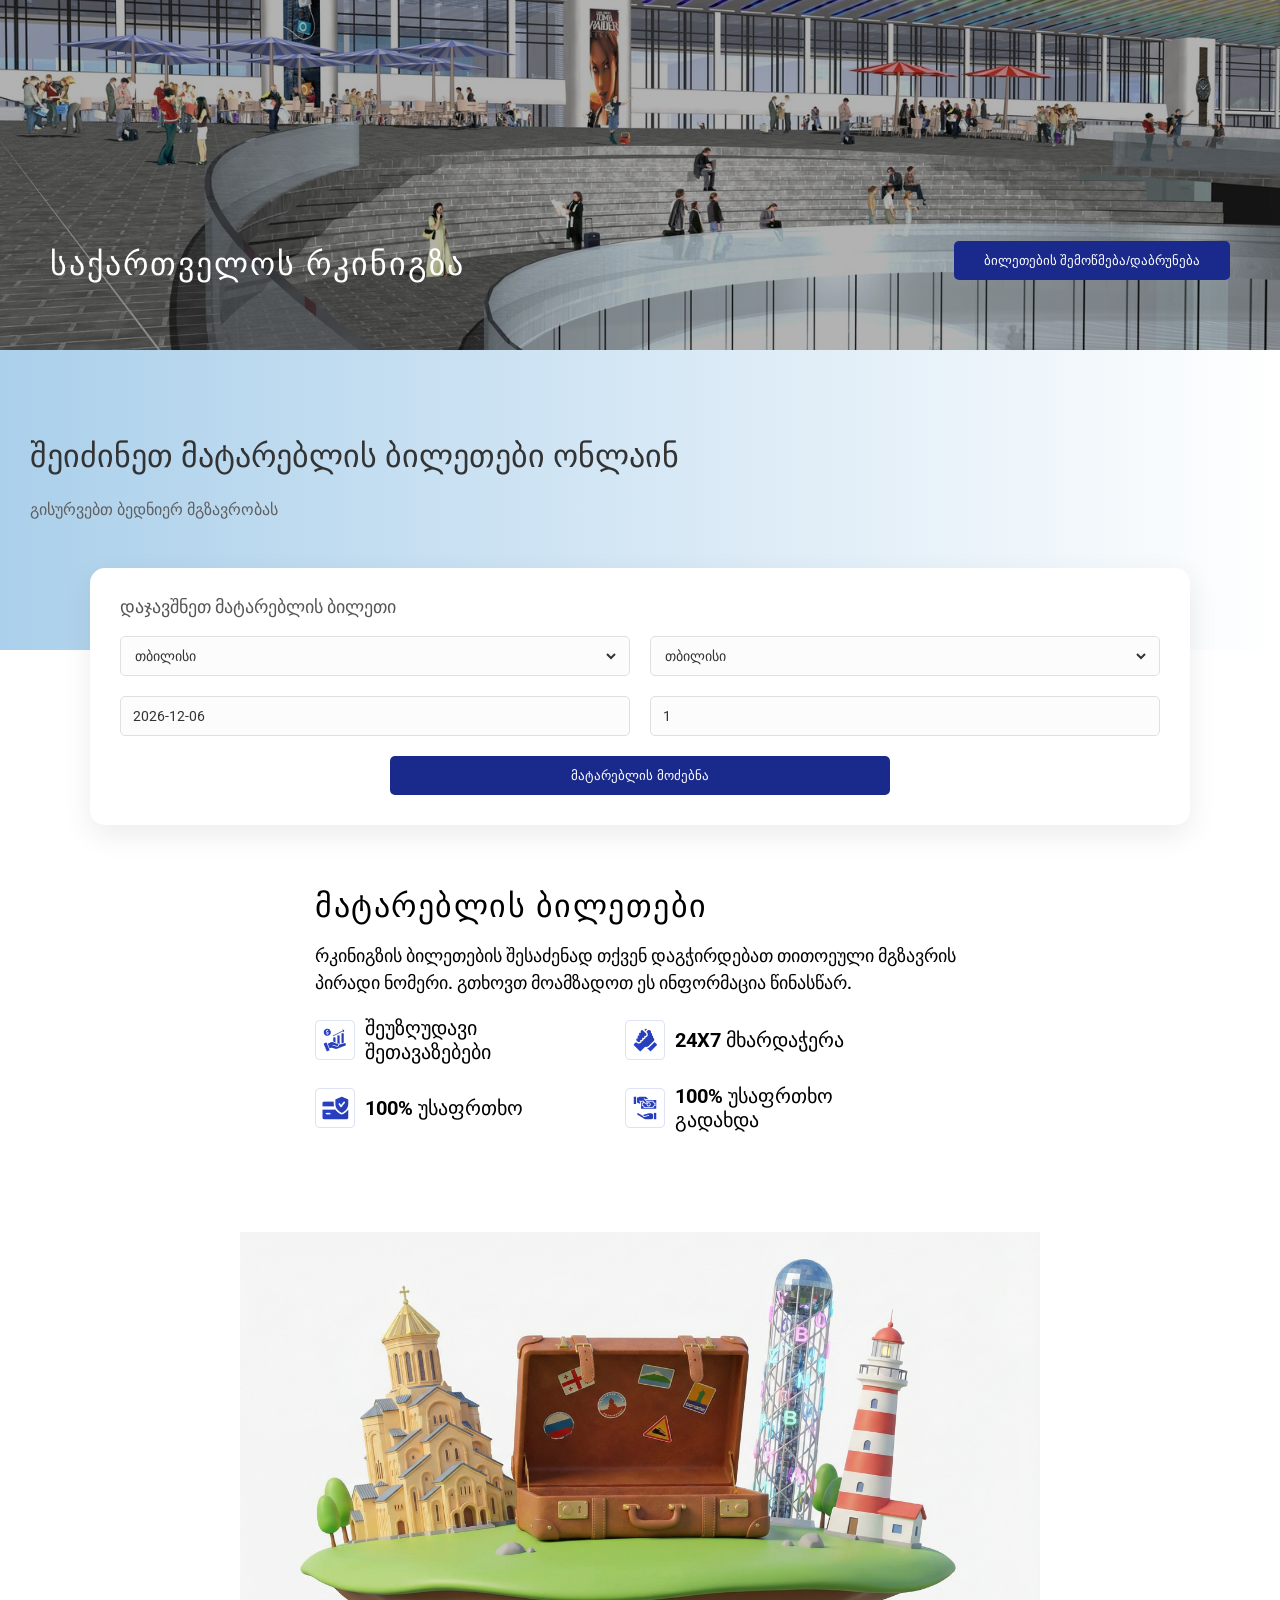
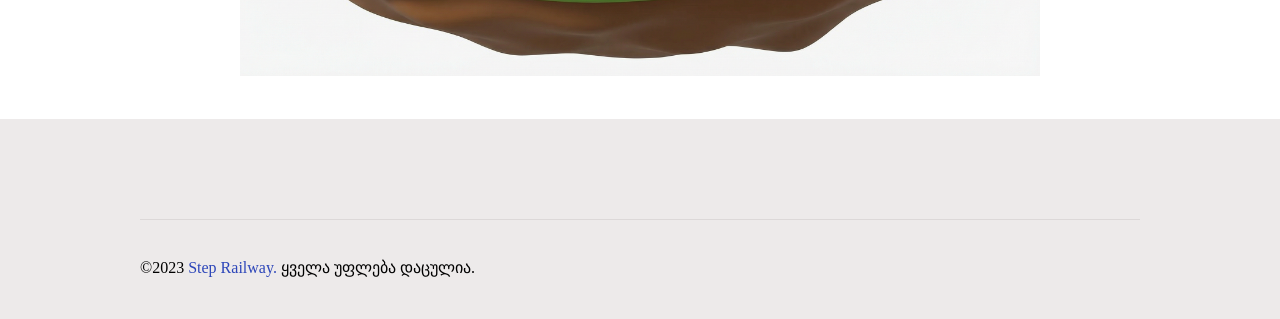
==== index.html @ 7a8b9aa6 "train projeqt" ====
<!DOCTYPE html>
<html lang="en">

<head>
    <meta charset="UTF-8">
    <meta name="viewport" content="width=device-width, initial-scale=1.0">
    <title>Document</title>
    <link rel="stylesheet" href="./css/rezet.css">
    <link rel="stylesheet" href="./css/styl.css">
    <link rel="stylesheet" href="./css/heder.css">
</head>

<body>

    <header></header>

    <main>
        <section class="main-section">
            <div class="container">
                <h1 class="main-title">შეიძინეთ მატარებლის ბილეთები ონლაინ</h1>
                <p class="sub-title">გისურვებთ ბედნიერ მგზავრობას</p>
            </div>

            <div class="booking-card">
                <h2 class="card-title">დაჯავშნეთ მატარებლის ბილეთი</h2>

                <div class="search-inputs">
                    <div class="input-field">
                        <select id="fromStation">
                            <option value="1">თბილისი</option>
                        </select>
                    </div>

                    <div class="input-field">
                        <select id="toStation">
                            <option value="1">თბილისი</option>
                        </select>
                    </div>
                    <div class="input-field">
                        <input type="text" onfocus="(this.type='date')" placeholder="გამგზავრების თარიღი"
                            id="travelDate">
                    </div>
                    <div class="input-field">
                        <input type="number" id="passengers" placeholder="მგზავრების რაოდენობა" min="1" value="1">
                    </div>
                    <button class="search-main-btn">მატარებლის მოძებნა</button>
                </div>
            </div>
        </section>

        <section class="secondSection">
            <div class="secondMainContainer">
                <div class="TBPcontaina">
                    <img class="stationImg" src="./imgs/TbilisiBatuliPoti.png" alt="TbilisiBatuliPoti" width="100%">
                </div>
                <div class="information">
                    <h2 class="train-ticket">მატარებლის ბილეთები</h2>
                    <p class="infoText">რკინიგზის ბილეთების შესაძენად თქვენ დაგჭირდებათ თითოეული მგზავრის პირადი ნომერი.
                        გთხოვთ მოამზადოთ ეს ინფორმაცია წინასწარ.</p>
                    <div class="offersContainer">
                        <div class="offer">
                            <img src="./imgs/unoffer.png" alt="unoffer">
                            <p class="text">შეუზღუდავი შეთავაზებები</p>
                        </div>
                        <div class="offer">
                            <img src="./imgs/suppor24.png" alt="support">
                            <p class="text">24X7 მხარდაჭერა</p>
                        </div>
                        <div class="offer">
                            <img src="./imgs/secure100.png" alt="secure100">
                            <p class="text">100% უსაფრთხო</p>
                        </div>
                        <div class="offer">
                            <img src="./imgs/truspay.png" alt="truspay">
                            <p class="text">100% უსაფრთხო გადახდა</p>
                        </div>
                    </div>
                </div>
            </div>
        </section>
    </main>

    <footer class="footerSR">
        <div class="footerRailway">
            <p class="footerText">©2023 <span class="stepRail">Step Railway. </span> ყველა უფლება დაცულია.</p>
        </div>
    </footer>

    <script src="./js/header.js"></script>
    <script src="./js/script.js"></script>
</body>

</html>
---- css/rezet.css ----
html, body, div, span, applet, object, iframe,
h1, h2, h3, h4, h5, h6, p, blockquote, pre,
a, abbr, acronym, address, big, cite, code,
del, dfn, em, img, ins, kbd, q, s, samp,
small, strike, strong, sub, sup, tt, var,
b, u, i, center,
dl, dt, dd, ol, ul, li,
fieldset, form, label, legend,
table, caption, tbody, tfoot, thead, tr, th, td,
article, aside, canvas, details, embed, 
figure, figcaption, footer, header, hgroup, 
menu, nav, output, ruby, section, summary,
time, mark, audio, video {
	margin: 0;
	padding: 0;
	border: 0;
	font-size: 100%;
	font: inherit;
	vertical-align: baseline;
}
/* HTML5 display-role reset for older browsers */
article, aside, details, figcaption, figure, 
footer, header, hgroup, menu, nav, section {
	display: block;
}
body {
	line-height: 1;
}
ol, ul {
	list-style: none;
}
blockquote, q {
	quotes: none;
}
blockquote:before, blockquote:after,
q:before, q:after {
	content: '';
	content: none;
}
table {
	border-collapse: collapse;
	border-spacing: 0;
}
*{
    box-sizing: border-box;
    text-decoration: none;
}
---- css/styl.css ----
@font-face{
    font-family: roboto;
    src: url(../fonts/static/Roboto-Bold.ttf);
    font-weight: 700;
}
@font-face{
    font-family: roboto1;
    src: url(../fonts/static/Roboto-Medium.ttf);
    font-weight: 500;
}
@font-face{
    font-family: roboto2;
    src: url(../fonts/static/Roboto-Regular.ttf);
    font-weight: 400;
}
.main-section {
    background: linear-gradient(to right, #abd0eb, #ffffff);
    padding: 60px 0 100px 0;
    text-align: left;
    position: relative;
    z-index: 1;
    height: 300px;
}

.main-title {
    font-family: roboto;
    font-size: 32px;
    color: #333;
  
    padding: 30px;
}

.sub-title {
    color: #605f5f;
    padding: 0 30px;
}

.booking-card {
    background: white;
    padding: 30px;
    border-radius: 15px;
    box-shadow: 0 10px 30px rgba(0, 0, 0, 0.08);
    max-width: 1100px;
    margin: 0 auto;
    position: relative;
    bottom: -50px;
}

.card-title {
    font-family: roboto1;
    color: #555;
    margin-bottom: 20px;
    font-size: 18px;
}

.search-inputs {
    display: flex;
    gap: 10px;
    align-items: center;
}

.input-field {
    flex: 1;
    border: 1px solid #e0e0e0;
    border-radius: 5px;
    padding: 10px;
    background: #fcfcfc;
}

.input-field select,
.input-field input {
    font-family: roboto2;
    width: 100%;
    border: none;
    outline: none;
    background: transparent;
    font-size: 14px;
    color: #333;
}


.search-main-btn {
    position: relative;
    background-color: #1a2a8c; 
    color: white;
    border: none;
     border-radius: 5px;
    padding: 12px 30px;
    cursor: pointer;
    overflow: hidden; 
    z-index: 1;
    transition: all 0.4s ease;
}


.search-main-btn::before {
    content: '';
    position: absolute;
    top: 50%;
    left: 50%;
    width: 0;
    height: 100px;
    background-color:#2d46b9; 
    transform: translate(-50%, -50%); 
    transition: width 0.6s ease, height 0.6s ease;
    z-index: -1; 
}

.search-main-btn:hover::before {
    width: 300px; 
    height: 300px;
}

.secondMainContainer {
    display: flex;
    gap: 100px;
    margin-top: 100px;
    padding: 40px;
}

.stationImg {
    max-width: 800px;
}

.information {
    max-width: 650px;
}

.train-ticket {
    font-family: roboto;
    font-size: 32px;
    letter-spacing: 1.5px;
    padding-bottom: 20px;
}

.infoText {
    font-family: roboto1;
    font-size: 18px;
    line-height: 1.5;
    padding-bottom: 20px;
}

.offersContainer {
    display: grid;
    grid-template-columns: 1fr 1fr;
    gap: 20px;
    max-width: 600px;
}

.offer {
    display: flex;
    gap: 10px;
    align-items: center;
}

.text {
    font-family: roboto;
    font-size: 20px;
    line-height: 1.2;
}



.footerSR {
    background: #edeaea;
    width: 100%;
    height: 200px;
    padding-top: 100px;
}

.footerRailway {
    max-width: 1000px;
    margin: auto;
    border-top: 1px solid rgb(220, 216, 216);
    padding-top: 40px;
}

.stepRail {
    color: #2d46b9;
}


@media  (max-width:1305px){
.search-inputs{
    display: grid;
    grid-template-columns: 1fr 1fr;
    gap: 20px;
  
}
.search-main-btn{
 grid-column: 1 / span 2;
 width: 100%;
  max-width: 500px;
  justify-self: center;
}
.secondMainContainer{
    flex-direction: column;
    margin-top: 200px;
    align-items: center;
}
.information{
    order: 1;
}
.TBPcontaina{
    order: 2;
}

}

@media  (max-width:1140px){
.booking-card{
    margin: 20px;
}
.footerRailway{
    margin: 20px;
}
}

@media  (max-width:815px){
.main-title{
    font-size: 25px;
}
}

@media  (max-width:550px){
.train-ticket,.main-title {
    font-size: 20px;
}
.infoText,.text {
    font-size: 15px;
}

}
@media  (max-width:400px){
.footerText{
    font-size: 12px;
}
.secondMainContainer{
gap: 50px;
}
}
---- css/heder.css ----
@font-face{
    font-family: roboto;
    src: url(../fonts/static/Roboto-Bold.ttf);
    font-weight: 700;
}

.headerImg {
    background-image: linear-gradient(rgba(0, 0, 0, 0.3), rgba(0, 0, 0, 0.3)), url(../imgs/tbilisi.jpg);
    background-size: cover;
    background-position: center;
    background-repeat: no-repeat;
    width: 100%;
    height: 350px;

}
.geoReil{
    position: fixed;
    top: 0;
    left: 0;
    z-index: 2;
    width: 100%;
    height: 300px;
    display: flex;
    justify-content: space-between;
    align-items: end;
    padding: 20px 50px;
    transition: background-color 0.4s ease, padding 0.4s ease;
    background-color: transparent;
}

.logo a {
     font-family: roboto;
    font-size: 32px;
    color: white;
    letter-spacing: 2px;
}

.geoReil.scrolled {
    height: 100px;
    background-color: white;
    box-shadow: 0 2px 10px rgba(0, 0, 0, 0.1);
    align-items: center;
}

.geoReil.scrolled .logo a {
    color: black;
}

.other-page-nav {
    height: 100px; 
    background-color: white;
    position: relative; 
    box-shadow: 0 2px 10px rgba(0, 0, 0, 0.1);
    display: flex; 
    justify-content: space-between;
    align-items: center;
    padding: 0 50px;
    z-index: 3;
}

.other-page-nav .logo a {
    color: black;
    text-decoration: none;
}
.check-back{
    position: relative;
    background-color: #1a2a8c; 
    color: white;
    border: none;
     border-radius: 5px;
    padding: 12px 30px;
    cursor: pointer;
    overflow: hidden; 
    z-index: 1;
    transition: all 0.4s ease;
}

.check-back::before {
   content: '';
    position: absolute;
    top: 50%;
    left: 50%;
    width: 0;
    height: 100px;
    background-color:#2d46b9; 
    transform: translate(-50%, -50%); 
    transition: width 0.6s ease, height 0.6s ease;
    z-index: -1; 
}
.check-back:hover::before {
      width: 300px; 
    height: 300px;
}

.hidenimg{
    display: none;
}

@media  (max-width:815px){
.hidenimg{
    display: block;
}
.imgIcon{
    width: 80px;
}
.geotext{
    display: none;
}
}

@media  (max-width:500px){
.check-back{
    margin-left: 15px;
    padding: 15px;
    font-size: 12px;
}
}
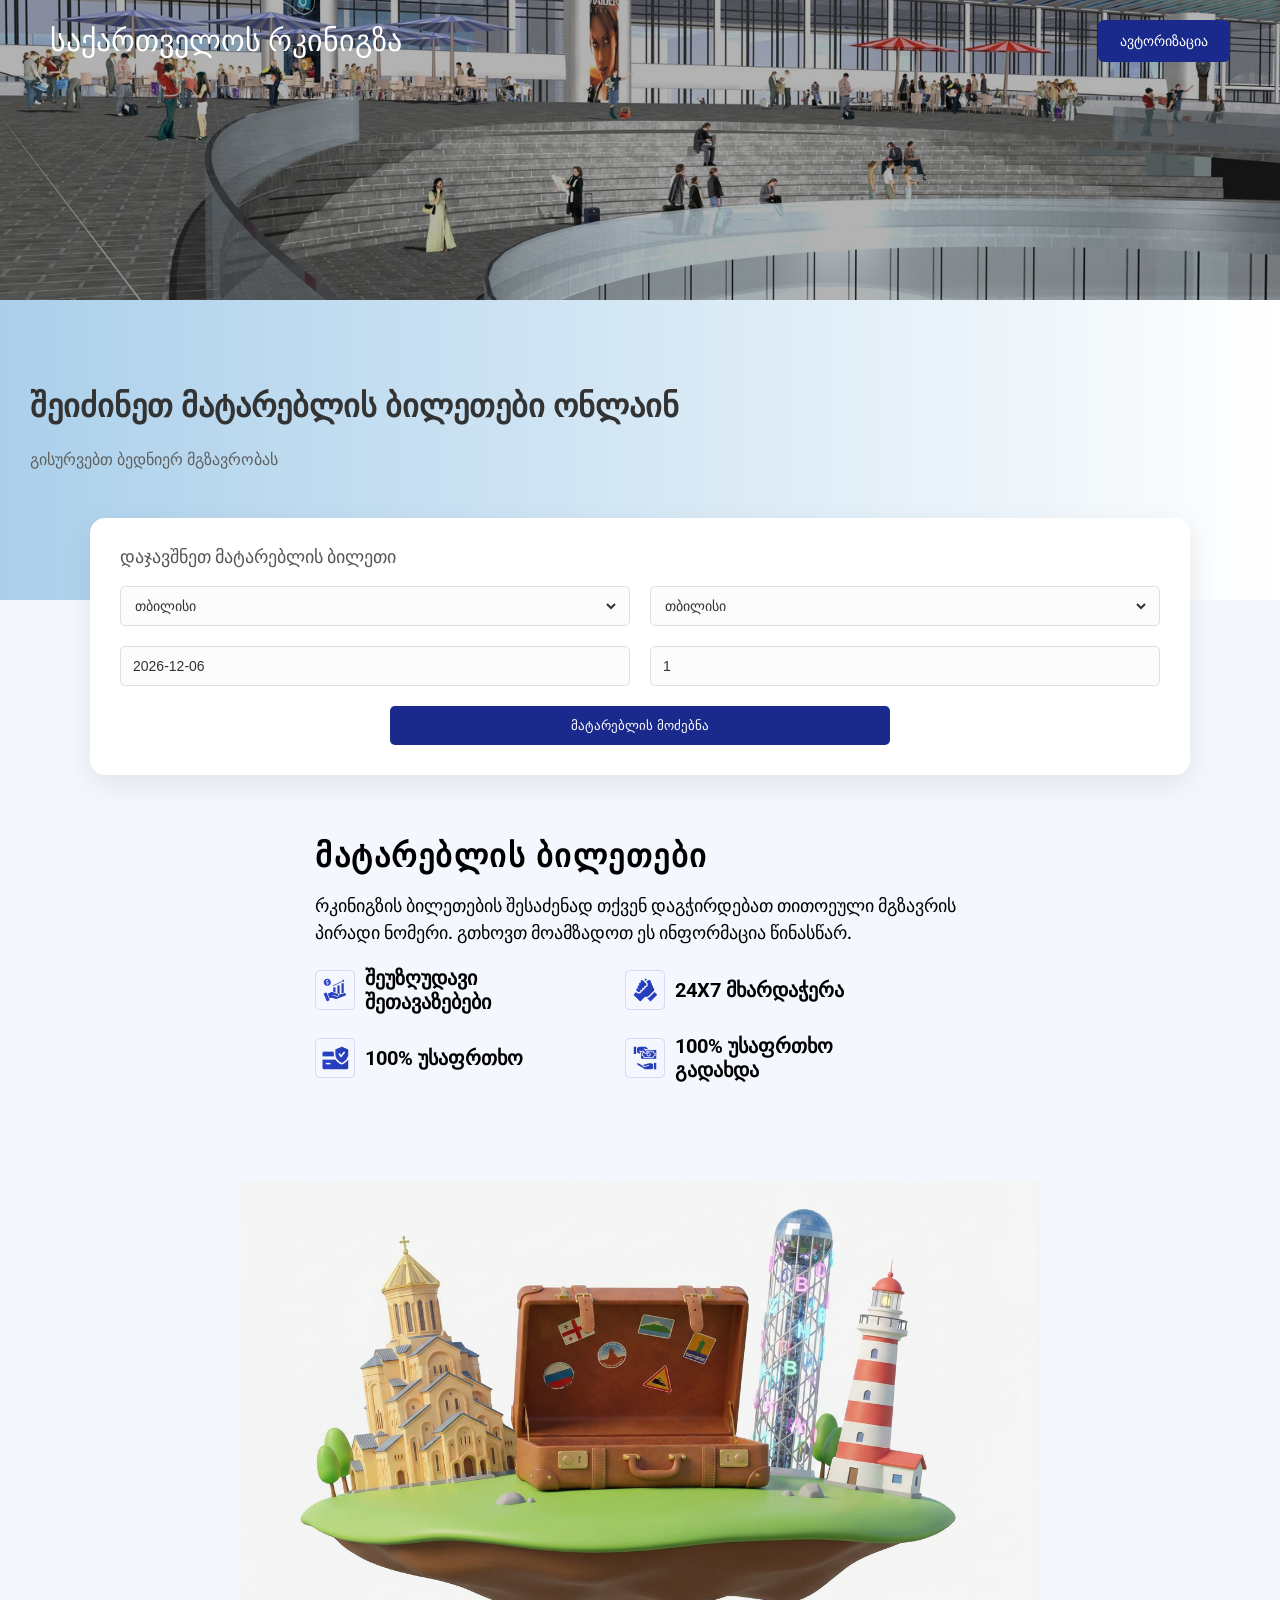
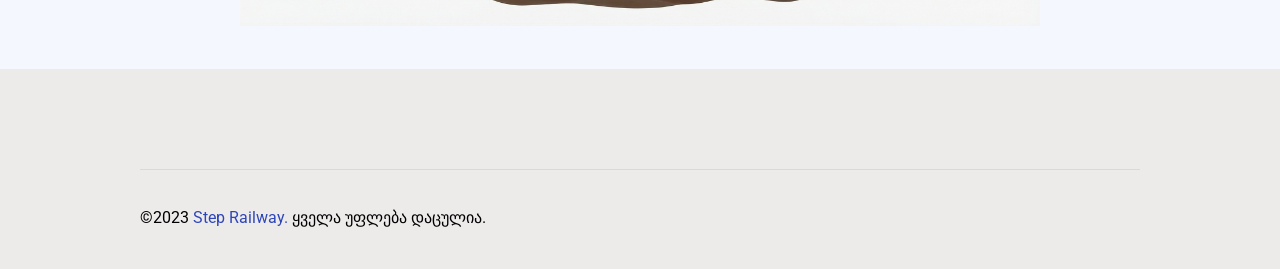
==== commit 7b1043c9: "update" ====
--- a/index.html
+++ b/index.html
@@ -15,6 +15,10 @@
     <header></header>
 
     <main>
+        <section class="headerImg">
+
+        </section>
+
         <section class="main-section">
             <div class="container">
                 <h1 class="main-title">შეიძინეთ მატარებლის ბილეთები ონლაინ</h1>
--- a/css/styl.css
+++ b/css/styl.css
@@ -1,18 +1,3 @@
-@font-face{
-    font-family: roboto;
-    src: url(../fonts/static/Roboto-Bold.ttf);
-    font-weight: 700;
-}
-@font-face{
-    font-family: roboto1;
-    src: url(../fonts/static/Roboto-Medium.ttf);
-    font-weight: 500;
-}
-@font-face{
-    font-family: roboto2;
-    src: url(../fonts/static/Roboto-Regular.ttf);
-    font-weight: 400;
-}
 .main-section {
     background: linear-gradient(to right, #abd0eb, #ffffff);
     padding: 60px 0 100px 0;
@@ -23,10 +8,10 @@
 }
 
 .main-title {
-    font-family: roboto;
+    font-weight: 700;
     font-size: 32px;
     color: #333;
-  
+
     padding: 30px;
 }
 
@@ -47,7 +32,7 @@
 }
 
 .card-title {
-    font-family: roboto1;
+    font-weight: 500;
     color: #555;
     margin-bottom: 20px;
     font-size: 18px;
@@ -69,7 +54,7 @@
 
 .input-field select,
 .input-field input {
-    font-family: roboto2;
+    font-weight: 400;
     width: 100%;
     border: none;
     outline: none;
@@ -78,20 +63,18 @@
     color: #333;
 }
 
-
 .search-main-btn {
     position: relative;
-    background-color: #1a2a8c; 
+    background-color: #1a2a8c;
     color: white;
     border: none;
-     border-radius: 5px;
+    border-radius: 5px;
     padding: 12px 30px;
     cursor: pointer;
-    overflow: hidden; 
+    overflow: hidden;
     z-index: 1;
     transition: all 0.4s ease;
 }
-
 
 .search-main-btn::before {
     content: '';
@@ -100,14 +83,14 @@
     left: 50%;
     width: 0;
     height: 100px;
-    background-color:#2d46b9; 
-    transform: translate(-50%, -50%); 
+    background-color: #2d46b9;
+    transform: translate(-50%, -50%);
     transition: width 0.6s ease, height 0.6s ease;
-    z-index: -1; 
+    z-index: -1;
 }
 
 .search-main-btn:hover::before {
-    width: 300px; 
+    width: 300px;
     height: 300px;
 }
 
@@ -127,14 +110,14 @@
 }
 
 .train-ticket {
-    font-family: roboto;
+    font-weight: 700;
     font-size: 32px;
     letter-spacing: 1.5px;
     padding-bottom: 20px;
 }
 
 .infoText {
-    font-family: roboto1;
+    font-weight: 500;
     font-size: 18px;
     line-height: 1.5;
     padding-bottom: 20px;
@@ -154,12 +137,10 @@
 }
 
 .text {
-    font-family: roboto;
+    font-weight: 700;
     font-size: 20px;
     line-height: 1.2;
 }
-
-
 
 .footerSR {
     background: #edeaea;
@@ -180,62 +161,79 @@
 }
 
 
-@media  (max-width:1305px){
-.search-inputs{
-    display: grid;
-    grid-template-columns: 1fr 1fr;
-    gap: 20px;
-  
-}
-.search-main-btn{
- grid-column: 1 / span 2;
- width: 100%;
-  max-width: 500px;
-  justify-self: center;
-}
-.secondMainContainer{
-    flex-direction: column;
-    margin-top: 200px;
-    align-items: center;
-}
-.information{
-    order: 1;
-}
-.TBPcontaina{
-    order: 2;
-}
-
-}
-
-@media  (max-width:1140px){
-.booking-card{
-    margin: 20px;
-}
-.footerRailway{
-    margin: 20px;
-}
-}
-
-@media  (max-width:815px){
-.main-title{
-    font-size: 25px;
-}
-}
-
-@media  (max-width:550px){
-.train-ticket,.main-title {
-    font-size: 20px;
-}
-.infoText,.text {
-    font-size: 15px;
-}
-
-}
-@media  (max-width:400px){
-.footerText{
-    font-size: 12px;
-}
-.secondMainContainer{
-gap: 50px;
-}
+@media (max-width:1305px) {
+    .search-inputs {
+        display: grid;
+        grid-template-columns: 1fr 1fr;
+        gap: 20px;
+
+    }
+
+    .search-main-btn {
+        grid-column: 1 / span 2;
+        width: 100%;
+        max-width: 500px;
+        justify-self: center;
+    }
+
+    .secondMainContainer {
+        flex-direction: column;
+        margin-top: 200px;
+        align-items: center;
+    }
+
+    .information {
+        order: 1;
+    }
+
+    .TBPcontaina {
+        order: 2;
+    }
+
+}
+
+@media (max-width:1140px) {
+    .booking-card {
+        margin: 20px;
+    }
+
+    .footerRailway {
+        margin: 20px;
+    }
+}
+
+@media (max-width:815px) {
+    .main-title {
+        font-size: 25px;
+    }
+}
+
+@media (max-width:550px) {
+
+    .train-ticket,
+    .main-title {
+        font-size: 20px;
+    }
+
+    .infoText,
+    .text {
+        font-size: 15px;
+    }
+
+}
+
+@media (max-width:400px) {
+    .footerText {
+        font-size: 12px;
+    }
+
+    .secondMainContainer {
+        gap: 50px;
+    }
+}
+
+@media (max-width: 360px) {
+    .information {
+        padding: 10px;
+    }
 }
--- a/css/heder.css
+++ b/css/heder.css
@@ -1,117 +1,376 @@
-@font-face{
-    font-family: roboto;
-    src: url(../fonts/static/Roboto-Bold.ttf);
+@font-face {
+    font-family: 'RobotoCustom';
+    src: url('../fonts/static/Roboto-Bold.ttf');
     font-weight: 700;
 }
 
-.headerImg {
-    background-image: linear-gradient(rgba(0, 0, 0, 0.3), rgba(0, 0, 0, 0.3)), url(../imgs/tbilisi.jpg);
-    background-size: cover;
-    background-position: center;
-    background-repeat: no-repeat;
-    width: 100%;
-    height: 350px;
-
-}
-.geoReil{
+@font-face {
+    font-family: 'RobotoCustom';
+    src: url('../fonts/static/Roboto-Medium.ttf');
+    font-weight: 500;
+}
+
+@font-face {
+    font-family: 'RobotoCustom';
+    src: url('../fonts/static/Roboto-Regular.ttf');
+    font-weight: 400;
+}
+
+body {
+    font-family: 'RobotoCustom', sans-serif;
+    font-weight: 400;
+    background-color: #f4f7fe;
+}
+
+.imgIcon {
+    display: none;
+}
+
+header {
     position: fixed;
     top: 0;
     left: 0;
-    z-index: 2;
+    width: 100%;
+    z-index: 9;
+    transition: background 0.3s ease;
+}
+
+.geoReil {
+    display: flex;
+    justify-content: space-between;
+    align-items: center;
+    padding: 20px 50px;
+    background: transparent;
+    transition: all 0.3s ease;
+}
+
+header.scrolled .geoReil {
+    background: white;
+    padding: 10px 50px;
+    box-shadow: 0 2px 10px rgba(0, 0, 0, 0.1);
+}
+
+.welcome-text a,
+#userWelcome {
+    color: white;
+    text-decoration: none;
+    font-size: 28px;
+    font-weight: 700;
+    transition: color 0.3s ease;
+}
+
+header.scrolled .welcome-text a,
+header.scrolled #userWelcome {
+    color: #1a2a8c;
+}
+
+.auth-button,
+.logout-button {
+    height: 42px;
+    padding: 0 22px;
+    border-radius: 6px;
+    font-weight: 500;
+    font-size: 14px;
+    cursor: pointer;
+    text-decoration: none;
+    display: inline-flex;
+    align-items: center;
+    justify-content: center;
+    transition: all 0.3s cubic-bezier(0.4, 0, 0.2, 1);
+    border: none;
+}
+
+
+
+.nav-btn {
+    background: #1a2a8c;
+    color: white;
+    border: none;
+    height: 42px;
+    padding: 0 22px;
+    border-radius: 6px;
+    font-weight: 500;
+    font-size: 14px;
+    cursor: pointer;
+    text-decoration: none;
+    display: inline-flex;
+    align-items: center;
+    justify-content: center;
+    transition: all 0.3s cubic-bezier(0.4, 0, 0.2, 1);
+}
+
+.nav-btn:hover {
+    background: #2d46b9;
+    color: white;
+    transform: translateY(-3px);
+    box-shadow: 0 6px 15px rgba(0, 0, 0, 0.2);
+}
+
+header.scrolled .nav-btn {
+    background: #1a2a8c;
+    color: white;
+    border: none;
+}
+
+header.scrolled .nav-btn:hover {
+    background: #2d46b9;
+}
+
+.auth-button {
+    background: #1a2a8c;
+    color: white;
+}
+
+.auth-button:hover {
+    background: #2d46b9;
+}
+
+.logout-button {
+    background: #e74c3c;
+    color: white;
+}
+
+.headerImg {
+    background: linear-gradient(rgba(0, 0, 0, 0.3), rgba(0, 0, 0, 0.3)), url(../imgs/tbilisi.jpg) center/cover no-repeat;
     width: 100%;
     height: 300px;
     display: flex;
+    align-items: center;
+}
+
+#authModalOverlay {
+    position: fixed;
+    inset: 0;
+    background: rgba(0, 0, 0, 0.7);
+    display: flex;
+    align-items: center;
+    justify-content: center;
+    z-index: 11;
+    backdrop-filter: blur(5px);
+}
+
+.authCard {
+    background: white;
+    width: 95%;
+    max-width: 600px;
+    padding: 30px;
+    border-radius: 20px;
+    position: relative;
+    box-shadow: 0 20px 40px rgba(0, 0, 0, 0.4);
+    font-weight: 400;
+}
+
+.authCard h2 {
+    font-weight: 700;
+    color: #1a2a8c;
+    margin-bottom: 25px;
+    text-align: center;
+    font-size: 24px;
+}
+
+.inputGroup {
+    display: flex;
+    flex-direction: column;
+    gap: 8px;
+    margin-bottom: 20px;
+}
+
+.inputGroup label {
+    font-weight: 500;
+    font-size: 13px;
+    color: #666;
+    padding-left: 5px;
+}
+
+.inputGroup input,
+.inputGroup select {
+    width: 100%;
+    padding: 12px 15px;
+    border: 1px solid #ddd;
+    border-radius: 8px;
+    font-size: 14px;
+    transition: border-color 0.3s;
+    background: #f9f9f9;
+}
+
+.inputGroup input:focus {
+    border-color: #1a2a8c;
+    outline: none;
+    background: white;
+}
+
+.submitSoan {
+    display: flex;
+    align-items: center;
     justify-content: space-between;
-    align-items: end;
-    padding: 20px 50px;
-    transition: background-color 0.4s ease, padding 0.4s ease;
-    background-color: transparent;
-}
-
-.logo a {
-     font-family: roboto;
-    font-size: 32px;
-    color: white;
-    letter-spacing: 2px;
-}
-
-.geoReil.scrolled {
-    height: 100px;
-    background-color: white;
-    box-shadow: 0 2px 10px rgba(0, 0, 0, 0.1);
-    align-items: center;
-}
-
-.geoReil.scrolled .logo a {
-    color: black;
-}
-
-.other-page-nav {
-    height: 100px; 
-    background-color: white;
-    position: relative; 
-    box-shadow: 0 2px 10px rgba(0, 0, 0, 0.1);
-    display: flex; 
+    margin-top: 10px;
+}
+
+.submitBtn {
+    background: #1a2a8c;
+    color: white;
+    padding: 12px 30px;
+    border: none;
+    border-radius: 8px;
+    font-weight: 500;
+    cursor: pointer;
+    transition: all 0.3s ease;
+}
+
+.submitBtn:hover {
+    background: #2d46b9;
+    transform: translateY(-2px);
+    box-shadow: 0 5px 15px rgba(26, 42, 140, 0.3);
+}
+
+
+.close-modal {
+    position: absolute;
+    top: 20px;
+    right: 20px;
+    background: none;
+    border: none;
+    font-size: 24px;
+    font-weight: 700;
+    color: #999;
+    cursor: pointer;
+    line-height: 1;
+}
+
+.close-modal:hover {
+    color: #e74c3c;
+}
+.regText{
+    font-size: 25px;
+    line-height: 1.5;
+}
+
+.reg {
+    display: flex;
     justify-content: space-between;
     align-items: center;
-    padding: 0 50px;
-    z-index: 3;
-}
-
-.other-page-nav .logo a {
-    color: black;
-    text-decoration: none;
-}
-.check-back{
-    position: relative;
-    background-color: #1a2a8c; 
-    color: white;
-    border: none;
-     border-radius: 5px;
-    padding: 12px 30px;
-    cursor: pointer;
-    overflow: hidden; 
-    z-index: 1;
-    transition: all 0.4s ease;
-}
-
-.check-back::before {
-   content: '';
-    position: absolute;
-    top: 50%;
-    left: 50%;
-    width: 0;
-    height: 100px;
-    background-color:#2d46b9; 
-    transform: translate(-50%, -50%); 
-    transition: width 0.6s ease, height 0.6s ease;
-    z-index: -1; 
-}
-.check-back:hover::before {
-      width: 300px; 
-    height: 300px;
-}
-
-.hidenimg{
-    display: none;
-}
-
-@media  (max-width:815px){
-.hidenimg{
+}
+
+.profile-card {
+    background: white;
+    width: 100%;
+    max-width: 450px;
+    border-radius: 16px;
+    box-shadow: 0 20px 40px rgba(0, 0, 0, 0.2);
+    overflow: hidden;
+    animation: slideIn 0.3s ease-out;
+}
+.profile-info {
+    padding: 10px 0;
+}
+
+.profile-info p {
+    display: flex;
+    justify-content: space-between;
+    padding: 12px 0;
+    border-bottom: 1px solid #f0f0f0;
+    margin: 0;
+    font-size: 15px;
+    color: #444;
+}
+.profile-info p strong {
+    color: #2c3e50;
+    font-weight: 600;
+}
+
+.separator {
+  margin: 25px 0;
+    border: none;
+    border-top: 2px dashed #eee;
+}
+.logout-link {
     display: block;
-}
-.imgIcon{
-    width: 80px;
-}
-.geotext{
-    display: none;
-}
-}
-
-@media  (max-width:500px){
-.check-back{
-    margin-left: 15px;
+    width: 100%;
+    background: none;
+    border: none;
+    color: #e74c3c;
+    font-weight: 600;
     padding: 15px;
-    font-size: 12px;
-}
+    cursor: pointer;
+    text-align: center;
+    transition: 0.2s;
+    margin-top: 10px;
+}
+.logout-link:hover {
+    background-color: #fdf2f2;
+}
+
+@keyframes slideIn {
+    from { transform: translateY(-30px); opacity: 0; }
+    to { transform: translateY(0); opacity: 1; }
+}
+.modal-backdrop {
+    position: fixed;
+    top: 0;
+    left: 0;
+    width: 100%;
+    height: 100%;
+    background-color: rgba(0, 0, 0, 0.5); 
+    backdrop-filter: blur(8px); 
+    display: none; 
+    justify-content: center;
+    align-items: center;
+    z-index: 1000;
+    padding: 20px;
+}
+
+.profile-body {
+    padding: 24px;
+}
+
+.profile-input {
+    width: 100%;
+    padding: 12px;
+    border: 1px solid #ddd;
+    border-radius: 8px;
+    margin-top: 5px;
+}
+
+.change-pass-title {
+    margin-bottom: 15px;
+    color: #2c3e50;
+    font-size: 1.1rem;
+}
+
+.profile-submit-btn {
+    width: 100%;
+    margin-top: 15px;
+    padding: 12px;
+    cursor: pointer;
+}
+.geotext {
+color: white;
+font-size: 30px;
+}
+
+@media (max-width: 815px) {
+    .geotext {
+        display: none;
+    }
+
+    .imgIcon {
+        display: block;
+        width: 50px;
+    }
+
+    .geoReil {
+        padding: 20px;
+    }
+
+    .header-actions {
+        display: flex;
+        flex-direction: column;
+        gap: 10px;
+    }
+}
+
+@media (max-width: 815px) {
+   .welcome-text a {
+    font-size: 20px;
+   }
 }
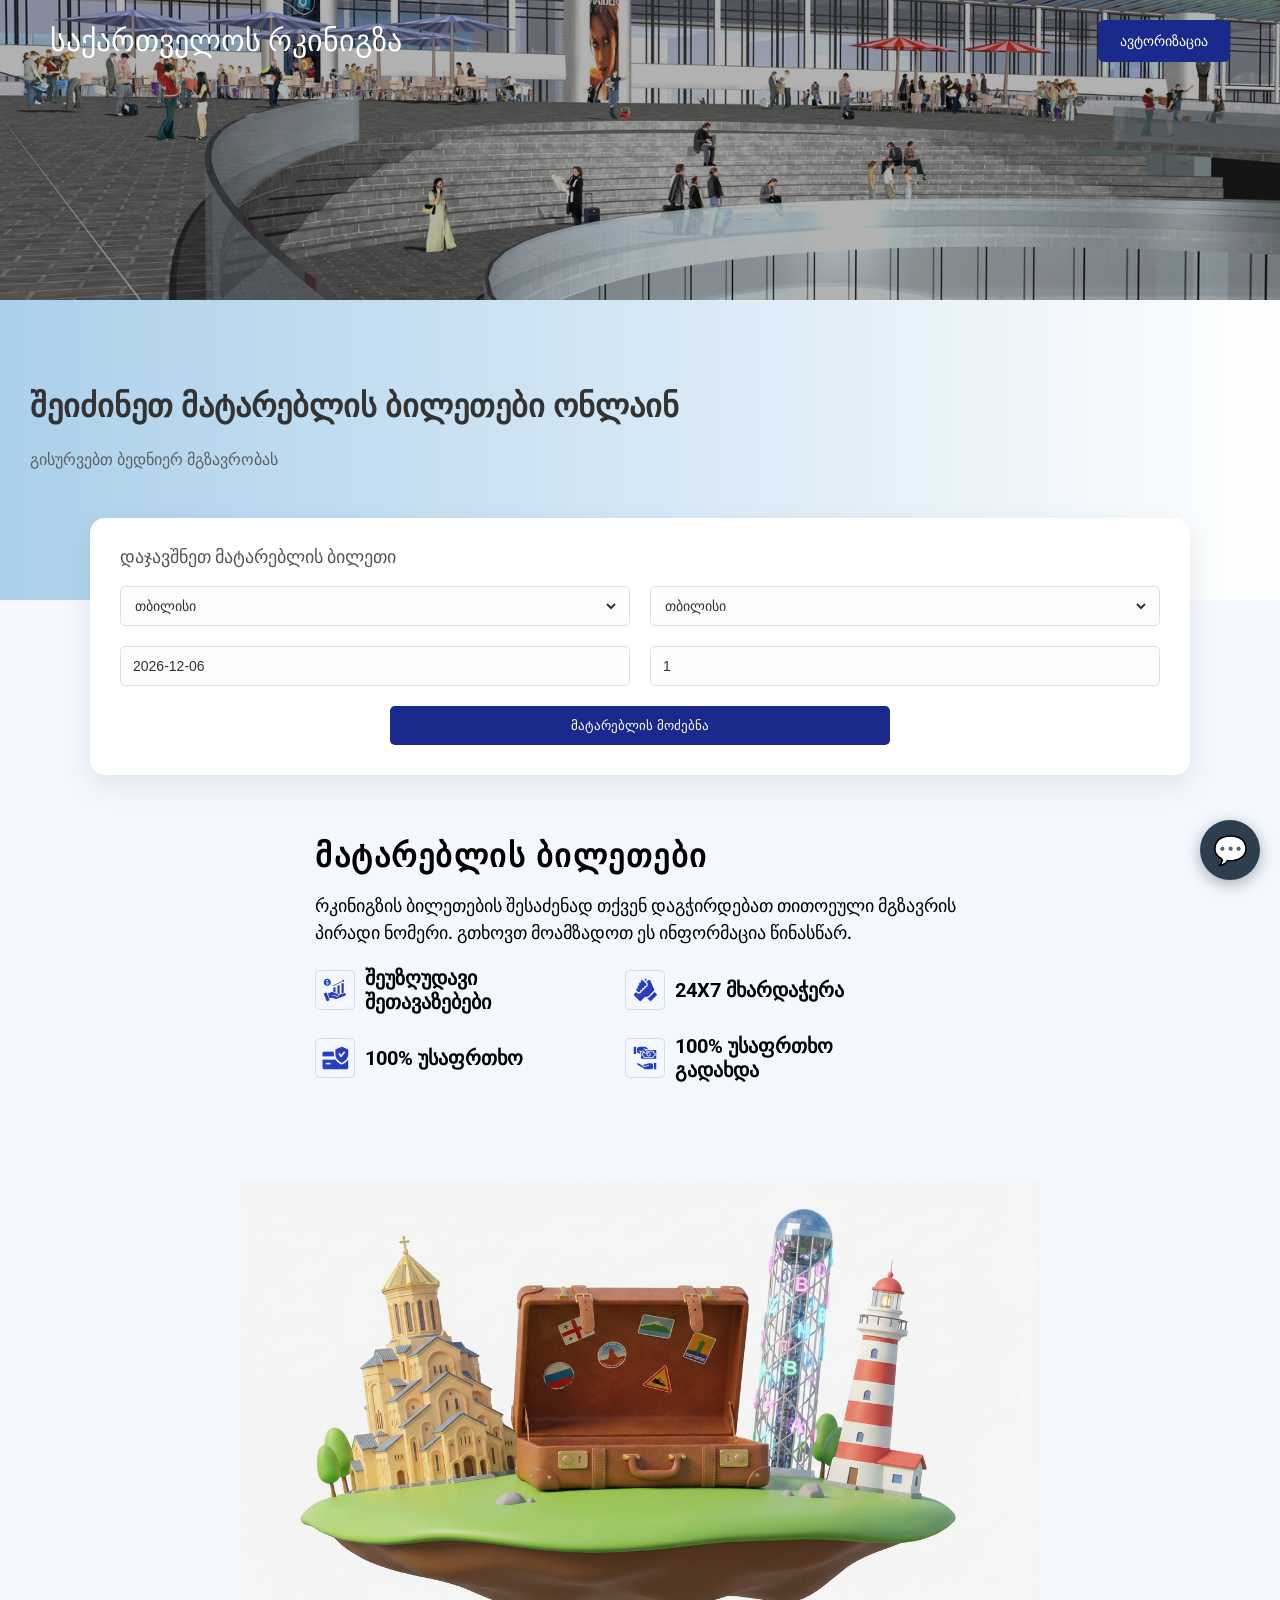
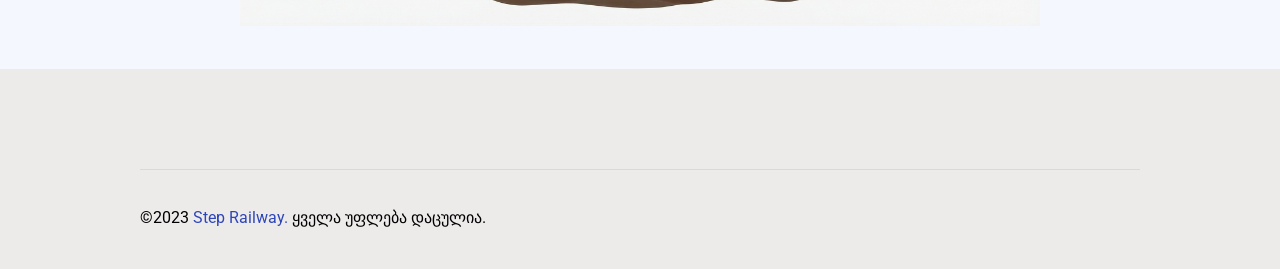
==== commit 001950ca: "updated vrrsion +Ai" ====
--- a/index.html
+++ b/index.html
@@ -82,6 +82,30 @@
                 </div>
             </div>
         </section>
+
+
+        <div id="chat-widget-container">
+            <div id="chat-window" class="chat-window">
+                <div class="chat-header">
+                    <span>🚆 რკინიგზის ასისტენტი</span>
+                    <button class="close-chat" onclick="toggleChat()">✕</button>
+                </div>
+                <div id="chat-messages" class="chat-messages">
+                    <div class="ai-msg"><b>AI:</b> გამარჯობა! რით შემიძლია დაგეხმაროთ?</div>
+                </div>
+                <div class="chat-input-area">
+                    <input type="text" id="userInput" placeholder="ჩაწერეთ კითხვა..."
+                        onkeypress="handleKeyPress(event)">
+
+                    <button type="button" id="sendBtn" onclick="sendMessage(event)">გაგზავნა</button>
+                </div>
+            </div>
+
+            <button id="chat-toggle-btn" class="chat-toggle-btn" onclick="toggleChat()">
+                💬
+            </button>
+        </div>
+
     </main>
 
     <footer class="footerSR">
@@ -90,8 +114,10 @@
         </div>
     </footer>
 
+
     <script src="./js/header.js"></script>
     <script src="./js/script.js"></script>
+    <script src="./js/ai-logic.js"></script>
 </body>
 
 </html>
--- a/css/styl.css
+++ b/css/styl.css
@@ -222,18 +222,26 @@
 
 }
 
-@media (max-width:400px) {
+@media (max-width:450px) {
+    .secondMainContainer {
+        gap: 50px;
+    }
+
     .footerText {
         font-size: 12px;
     }
-
-    .secondMainContainer {
-        gap: 50px;
-    }
 }
 
 @media (max-width: 360px) {
     .information {
-        padding: 10px;
+        padding: 15px;
+    }
+
+    .text {
+        font-size: 12px;
+    }
+
+    .footerText {
+        font-size: 10px;
     }
 }
--- a/css/heder.css
+++ b/css/heder.css
@@ -60,7 +60,8 @@
 }
 
 header.scrolled .welcome-text a,
-header.scrolled #userWelcome {
+header.scrolled #userWelcome,
+header.scrolled .geotext {
     color: #1a2a8c;
 }
 
@@ -138,6 +139,12 @@
     align-items: center;
 }
 
+.authHeader {
+    display: flex;
+    flex-direction: column;
+    gap: 8px;
+}
+
 #authModalOverlay {
     position: fixed;
     inset: 0;
@@ -153,6 +160,8 @@
     background: white;
     width: 95%;
     max-width: 600px;
+    max-height: 700px;
+    overflow-y: auto;
     padding: 30px;
     border-radius: 20px;
     position: relative;
@@ -173,6 +182,7 @@
     flex-direction: column;
     gap: 8px;
     margin-bottom: 20px;
+    margin-top: 10px
 }
 
 .inputGroup label {
@@ -201,6 +211,8 @@
 
 .submitSoan {
     display: flex;
+    flex-wrap: wrap;
+    gap: 10px;
     align-items: center;
     justify-content: space-between;
     margin-top: 10px;
@@ -240,7 +252,8 @@
 .close-modal:hover {
     color: #e74c3c;
 }
-.regText{
+
+.regText {
     font-size: 25px;
     line-height: 1.5;
 }
@@ -255,11 +268,22 @@
     background: white;
     width: 100%;
     max-width: 450px;
+    max-height: 700px;
     border-radius: 16px;
     box-shadow: 0 20px 40px rgba(0, 0, 0, 0.2);
-    overflow: hidden;
+    overflow-y: auto;
     animation: slideIn 0.3s ease-out;
 }
+
+.profile-card::-webkit-scrollbar {
+    width: 6px;
+}
+
+.profile-card::-webkit-scrollbar-thumb {
+    background-color: #ccc;
+    border-radius: 10px;
+}
+
 .profile-info {
     padding: 10px 0;
 }
@@ -273,16 +297,18 @@
     font-size: 15px;
     color: #444;
 }
+
 .profile-info p strong {
     color: #2c3e50;
     font-weight: 600;
 }
 
 .separator {
-  margin: 25px 0;
+    margin: 25px 0;
     border: none;
     border-top: 2px dashed #eee;
 }
+
 .logout-link {
     display: block;
     width: 100%;
@@ -296,26 +322,35 @@
     transition: 0.2s;
     margin-top: 10px;
 }
+
 .logout-link:hover {
     background-color: #fdf2f2;
 }
 
 @keyframes slideIn {
-    from { transform: translateY(-30px); opacity: 0; }
-    to { transform: translateY(0); opacity: 1; }
-}
+    from {
+        transform: translateY(-30px);
+        opacity: 0;
+    }
+
+    to {
+        transform: translateY(0);
+        opacity: 1;
+    }
+}
+
 .modal-backdrop {
     position: fixed;
     top: 0;
     left: 0;
     width: 100%;
     height: 100%;
-    background-color: rgba(0, 0, 0, 0.5); 
-    backdrop-filter: blur(8px); 
-    display: none; 
+    background-color: rgba(0, 0, 0, 0.5);
+    backdrop-filter: blur(8px);
+    display: none;
     justify-content: center;
     align-items: center;
-    z-index: 1000;
+    z-index: 12;
     padding: 20px;
 }
 
@@ -343,9 +378,120 @@
     padding: 12px;
     cursor: pointer;
 }
+
 .geotext {
-color: white;
-font-size: 30px;
+    color: white;
+    font-size: 30px;
+}
+
+.chat-toggle-btn {
+    width: 60px;
+    height: 60px;
+    border-radius: 50%;
+    background: #2c3e50;
+    color: white;
+    font-size: 28px;
+    border: none;
+    cursor: pointer;
+    float: right;
+    box-shadow: 0 4px 15px rgba(0, 0, 0, 0.3);
+    transition: transform 0.2s;
+    position: relative;
+    pointer-events: auto;
+}
+
+.chat-window {
+    width: 330px;
+    height: 450px;
+    background: white;
+    border-radius: 15px;
+    box-shadow: 0 8px 30px rgba(0, 0, 0, 0.3);
+    display: none;
+    flex-direction: column;
+    margin-bottom: 15px;
+    border: 1px solid #ddd;
+    overflow: hidden;
+}
+
+.chat-header {
+    background: #2c3e50;
+    color: white;
+    padding: 15px;
+    display: flex;
+    justify-content: space-between;
+}
+
+.chat-messages {
+    flex: 1;
+    padding: 10px;
+    overflow-y: auto;
+    font-size: 14px;
+}
+
+.chat-input-area {
+    display: flex;
+    flex-wrap: wrap;
+    gap: 10px;
+    padding: 10px;
+    border-top: 1px solid #eee;
+}
+
+.chat-input-area input {
+    flex: 1;
+    padding: 8px;
+    border: 1px solid #ddd;
+    border-radius: 4px;
+}
+
+.user-msg {
+    background: #f0f0f0;
+    padding: 8px;
+    margin: 5px 0;
+    border-radius: 8px;
+    align-self: flex-end;
+}
+
+.ai-msg {
+    background: #e3f2fd;
+    padding: 8px;
+    margin: 5px 0;
+    border-radius: 8px;
+    border-left: 4px solid #2196f3;
+}
+
+#chat-widget-container {
+    position: fixed;
+    bottom: 20px;
+    right: 20px;
+    z-index: 20;
+    display: flex;
+    flex-direction: column-reverse;
+    align-items: flex-end;
+}
+
+.chat-toggle-btn:hover {
+    transform: scale(1.1);
+}
+
+.last-ticket-box {
+    margin-top: 15px;
+    padding: 12px;
+    background: #eef2f7;
+    border-radius: 8px;
+    border: 1px solid #d1d9e6;
+}
+
+.last-ticket-title {
+    margin: 0;
+    font-size: 14px;
+    color: #555;
+}
+
+.last-ticket-link {
+    color: #007bff;
+    text-decoration: none;
+    font-weight: bold;
+    font-size: 14px;
 }
 
 @media (max-width: 815px) {
@@ -367,10 +513,48 @@
         flex-direction: column;
         gap: 10px;
     }
-}
-
-@media (max-width: 815px) {
-   .welcome-text a {
-    font-size: 20px;
-   }
+
+    .welcome-text a {
+        font-size: 20px;
+    }
+}
+
+@media (max-width: 520px) {
+    .reg {
+        flex-direction: column;
+        gap: 15px;
+    }
+}
+
+@media (max-width: 400px) {
+    .chat-window {
+        width: 250px;
+    }
+
+    .chat-header {
+        font-size: 15px;
+    }
+
+    .authCard {
+        padding: 30px 15px;
+    }
+
+    .autHedText {
+        font-size: 14px;
+        line-height: 1;
+        padding: 10px 0;
+    }
+
+    .profile-info p {
+        flex-direction: column;
+        align-items: flex-start;
+        gap: 5px;
+        padding: 8px 0;
+    }
+
+    .profile-info p strong {
+        margin-bottom: 2px;
+        color: #888;
+        font-size: 13px;
+    }
 }
